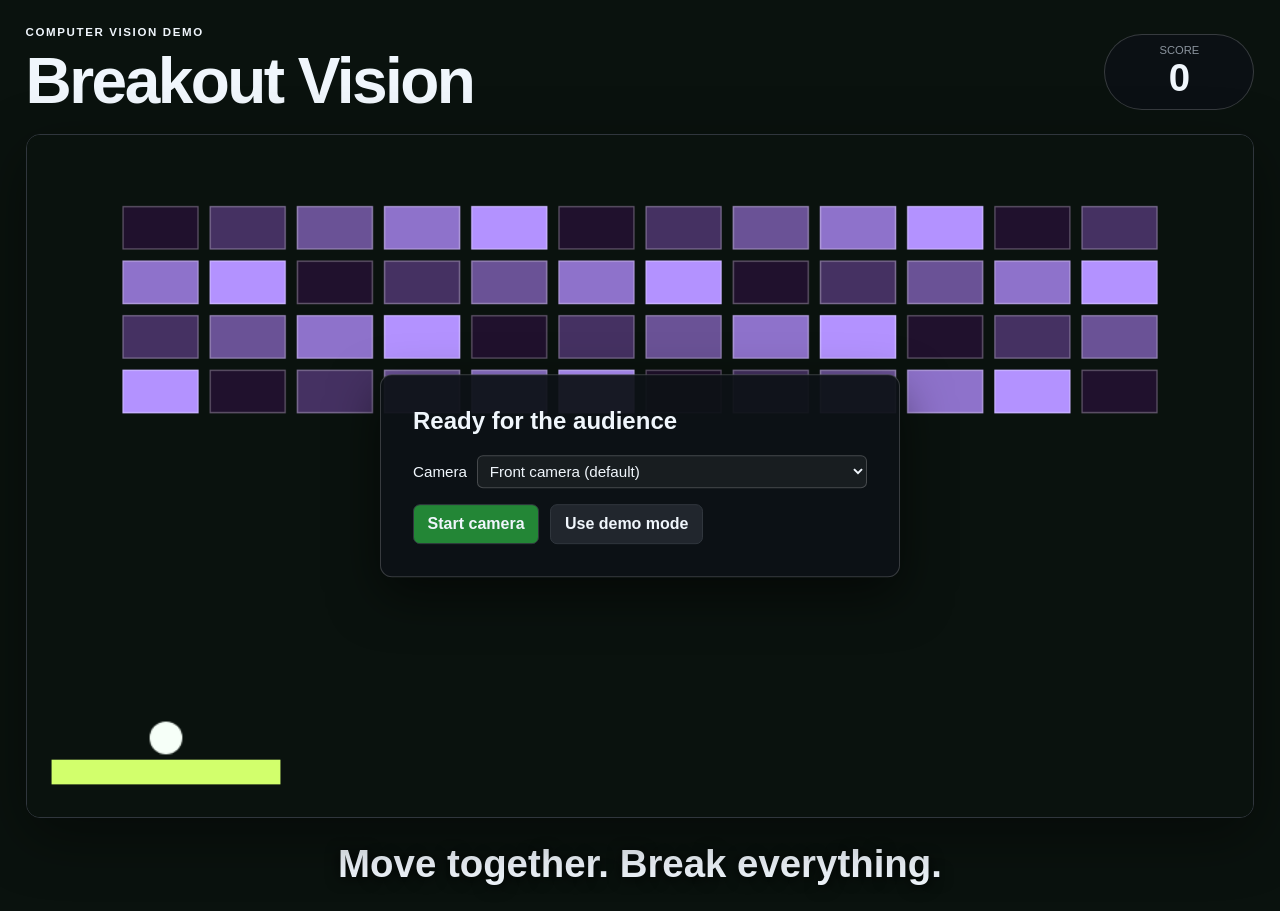
==== audience.html @ 2414a725 "Publish playground site snapshot Co-authored-by: Copilot App <223556219+Copilot@users.noreply.github" ====
<!doctype html>
<html lang="en">
  <head>
    <meta charset="UTF-8" />
    <meta name="viewport" content="width=device-width, initial-scale=1.0" />
    <title>Audience Breakout - Audience</title>
    <link rel="stylesheet" href="./styles.css" />
  </head>
  <body class="audience-page">
    <main class="audience-shell">
      <header class="audience-header" id="audienceHeader">
        <div>
          <p class="eyebrow" id="audienceEyebrow">Computer vision demo</p>
          <h1 id="audienceTitle">Breakout Vision</h1>
        </div>
        <div class="score-pill" id="scorePanel">
          <span>Score</span>
          <strong id="score">0</strong>
        </div>
      </header>

      <section class="stage-shell">
        <video id="webcam" autoplay playsinline muted></video>
        <img id="demoImage" src="./assets/audience-placeholder.png" alt="" hidden />
        <canvas id="gameCanvas" width="900" height="500" aria-label="Breakout game"></canvas>
        <div class="startup-panel" id="startupPanel">
          <h2>Ready for the audience</h2>
          <label class="camera-select" for="cameraSelect">
            <span>Camera</span>
            <select id="cameraSelect">
              <option value="">Front camera (default)</option>
            </select>
          </label>
          <div class="button-row">
            <button class="button primary" id="startCameraButton">Start camera</button>
            <button class="button secondary" id="startDemoButton">Use demo mode</button>
          </div>
        </div>
      </section>
      <div class="stage-message" id="stageMessage">Move together. Break everything.</div>
    </main>
    <script type="module" src="./js/audience.js"></script>
  </body>
</html>
---- styles.css ----
:root {
  --bg: #0d1117;
  --panel: #161b22;
  --panel-elevated: #21262d;
  --border: #30363d;
  --text: #f0f6fc;
  --muted: #8b949e;
  --primary: #2da44e;
  --primary-strong: #238636;
  --danger: #da3633;
}

* { box-sizing: border-box; }
html, body { margin: 0; min-height: 100%; }
body {
  background: var(--bg);
  color: var(--text);
  font-family: -apple-system, BlinkMacSystemFont, "Segoe UI", sans-serif;
}
button, input, select { font: inherit; }
.eyebrow {
  margin: 0 0 0.4rem;
  color: var(--muted);
  font-size: 0.72rem;
  font-weight: 700;
  letter-spacing: 0.14em;
  text-transform: uppercase;
}
h1, h2, p { margin-top: 0; }
h1 { margin-bottom: 0; letter-spacing: -0.04em; }
.button-row { display: flex; align-items: center; gap: 0.7rem; }
.button-row.wrap { flex-wrap: wrap; }
.button {
  display: inline-flex;
  align-items: center;
  justify-content: center;
  min-height: 40px;
  border: 1px solid var(--border);
  border-radius: 7px;
  padding: 0.55rem 0.85rem;
  color: var(--text);
  font-weight: 650;
  text-decoration: none;
  cursor: pointer;
}
.button.primary { background: var(--primary-strong); }
.button.secondary { background: var(--panel-elevated); }
.button.danger { background: #3d1719; border-color: #7d2b2e; }
.button:disabled { cursor: not-allowed; opacity: 0.45; }

.landing-page { display: grid; min-height: 100vh; place-items: center; padding: 2rem; }
.landing-card {
  width: min(640px, 100%);
  border: 1px solid var(--border);
  border-radius: 14px;
  background: var(--panel);
  padding: 2rem;
}
.landing-card h1 { margin-bottom: 1rem; font-size: clamp(2.3rem, 8vw, 4rem); }
.landing-card > p:not(.eyebrow) { color: var(--muted); line-height: 1.6; }
.landing-actions { display: flex; flex-wrap: wrap; gap: 0.75rem; margin-top: 1.5rem; }

.audience-page {
  min-height: 100vh;
  overflow-x: hidden;
  transition: background 150ms ease;
}
.audience-shell { width: min(1600px, 100%); margin: auto; padding: clamp(14px, 2vw, 30px); }
.audience-header {
  display: flex;
  align-items: center;
  justify-content: space-between;
  gap: 1rem;
  margin-bottom: 1rem;
}
.audience-header h1 { font-size: clamp(2rem, 5vw, 4.5rem); }
.score-pill {
  min-width: 150px;
  border: 1px solid rgba(255,255,255,0.18);
  border-radius: 999px;
  background: rgba(13,17,23,0.82);
  padding: 0.55rem 1rem;
  text-align: center;
}
.score-pill span { display: block; color: var(--muted); font-size: 0.7rem; text-transform: uppercase; }
.score-pill strong { font-size: clamp(1.5rem, 3vw, 2.5rem); }
.stage-shell {
  position: relative;
  overflow: hidden;
  border: 1px solid var(--border);
  border-radius: 14px;
  background: #0a120e;
  box-shadow: 0 18px 60px rgba(0,0,0,0.42);
}
#gameCanvas { position: relative; z-index: 2; display: block; width: 100%; height: auto; }
#webcam {
  position: absolute;
  inset: 0;
  z-index: 1;
  display: block;
  width: 100%;
  height: 100%;
  object-fit: cover;
  pointer-events: none;
}
.stage-message {
  margin: clamp(0.8rem, 2vw, 1.5rem) auto 0;
  padding: 0 4%;
  color: white;
  font-size: clamp(1.2rem, 3vw, 2.7rem);
  font-weight: 800;
  text-align: center;
  text-shadow: 0 2px 14px rgba(0,0,0,0.8);
  pointer-events: none;
}
.startup-panel {
  position: absolute;
  z-index: 4;
  top: 50%;
  left: 50%;
  width: min(520px, calc(100% - 32px));
  transform: translate(-50%, -50%);
  border: 1px solid rgba(255,255,255,0.18);
  border-radius: 12px;
  background: rgba(13,17,23,0.94);
  padding: clamp(1rem, 3vw, 2rem);
  box-shadow: 0 18px 50px rgba(0,0,0,0.55);
}
.startup-panel.hidden { display: none; }
.camera-select {
  display: flex;
  align-items: center;
  gap: 0.6rem;
  margin: 0.75rem 0 1rem;
  font-size: 0.95rem;
}
.camera-select select {
  flex: 1;
  min-width: 0;
  padding: 0.4rem 0.5rem;
  border-radius: 6px;
  border: 1px solid rgba(255,255,255,0.2);
  background: rgba(255,255,255,0.05);
  color: inherit;
}

.operator-page { padding: 22px; }
.operator-topbar {
  display: grid;
  grid-template-columns: minmax(240px, 1fr) auto auto;
  align-items: center;
  gap: 1rem;
  margin: 0 auto 1rem;
  max-width: 1500px;
}
.connection-card {
  display: flex;
  align-items: center;
  gap: 0.65rem;
  border: 1px solid var(--border);
  border-radius: 9px;
  background: var(--panel);
  padding: 0.65rem 0.85rem;
}
.connection-card strong, .connection-card small { display: block; }
.connection-card small { margin-top: 0.18rem; color: var(--muted); }
.status-dot { width: 11px; height: 11px; border-radius: 50%; background: #d29922; }
.status-dot.connected { background: #3fb950; box-shadow: 0 0 10px rgba(63,185,80,0.7); }
.operator-layout { width: min(1500px, 100%); margin: auto; }
.telemetry-panel {
  display: grid;
  grid-template-columns: repeat(5, minmax(110px, 1fr));
  gap: 0.65rem;
  margin-bottom: 0.75rem;
}
.telemetry-panel div {
  border: 1px solid var(--border);
  border-radius: 8px;
  background: var(--panel);
  padding: 0.7rem;
}
.telemetry-panel span, .telemetry-panel strong { display: block; }
.telemetry-panel span { margin-bottom: 0.3rem; color: var(--muted); font-size: 0.72rem; text-transform: uppercase; }
.command-panel {
  display: flex;
  flex-wrap: wrap;
  gap: 0.6rem;
  border: 1px solid var(--border);
  border-radius: 9px;
  background: var(--panel);
  padding: 0.8rem;
  margin-bottom: 0.75rem;
}
.control-grid {
  display: grid;
  grid-template-columns: repeat(3, minmax(260px, 1fr));
  align-items: start;
  gap: 0.75rem;
}
fieldset {
  min-width: 0;
  border: 1px solid var(--border);
  border-radius: 9px;
  background: var(--panel);
  padding: 1rem;
}
legend { padding: 0 0.4rem; font-weight: 750; }
fieldset > label {
  display: grid;
  grid-template-columns: minmax(120px, 1fr) auto;
  align-items: center;
  gap: 0.7rem;
  margin-bottom: 0.75rem;
  color: #c9d1d9;
  font-size: 0.86rem;
}
fieldset > label.is-disabled {
  opacity: 0.5;
}
fieldset > label input[type="text"], fieldset > label select, fieldset > label > input[type="range"] {
  grid-column: 1 / -1;
}
input[type="text"], select {
  width: 100%;
  border: 1px solid var(--border);
  border-radius: 6px;
  background: #0d1117;
  padding: 0.55rem;
  color: var(--text);
}
input[type="range"] { width: 100%; accent-color: var(--primary); }
input[type="color"] { width: 46px; height: 32px; border: 0; background: transparent; }
output { color: var(--muted); font-variant-numeric: tabular-nums; }
.toggle { grid-template-columns: auto 1fr; justify-content: start; }
.range-with-number {
  display: grid;
  grid-column: 1 / -1;
  grid-template-columns: 1fr 5.5rem;
  gap: 0.6rem;
  align-items: center;
}
.range-with-number input[type="number"] {
  width: 100%;
  border: 1px solid var(--border);
  border-radius: 6px;
  background: #0d1117;
  padding: 0.4rem 0.5rem;
  color: var(--text);
  font-variant-numeric: tabular-nums;
}
.toggle input { grid-column: auto; }
.file-button input { display: none; }
.form-message { min-height: 1.3em; margin: 0.7rem 0 0; color: #79c0ff; }
.form-message.error { color: #ff7b72; }

@media (max-width: 1050px) {
  .operator-topbar { grid-template-columns: 1fr 1fr; }
  .operator-topbar > .button-row { grid-column: 1 / -1; }
  .control-grid { grid-template-columns: repeat(2, minmax(250px, 1fr)); }
}
@media (max-width: 720px) {
  .operator-page { padding: 12px; }
  .operator-topbar, .control-grid { grid-template-columns: 1fr; }
  .operator-topbar > .button-row { grid-column: auto; }
  .telemetry-panel { grid-template-columns: repeat(2, 1fr); }
  .audience-header { align-items: flex-start; }
  .score-pill { min-width: 110px; }
}
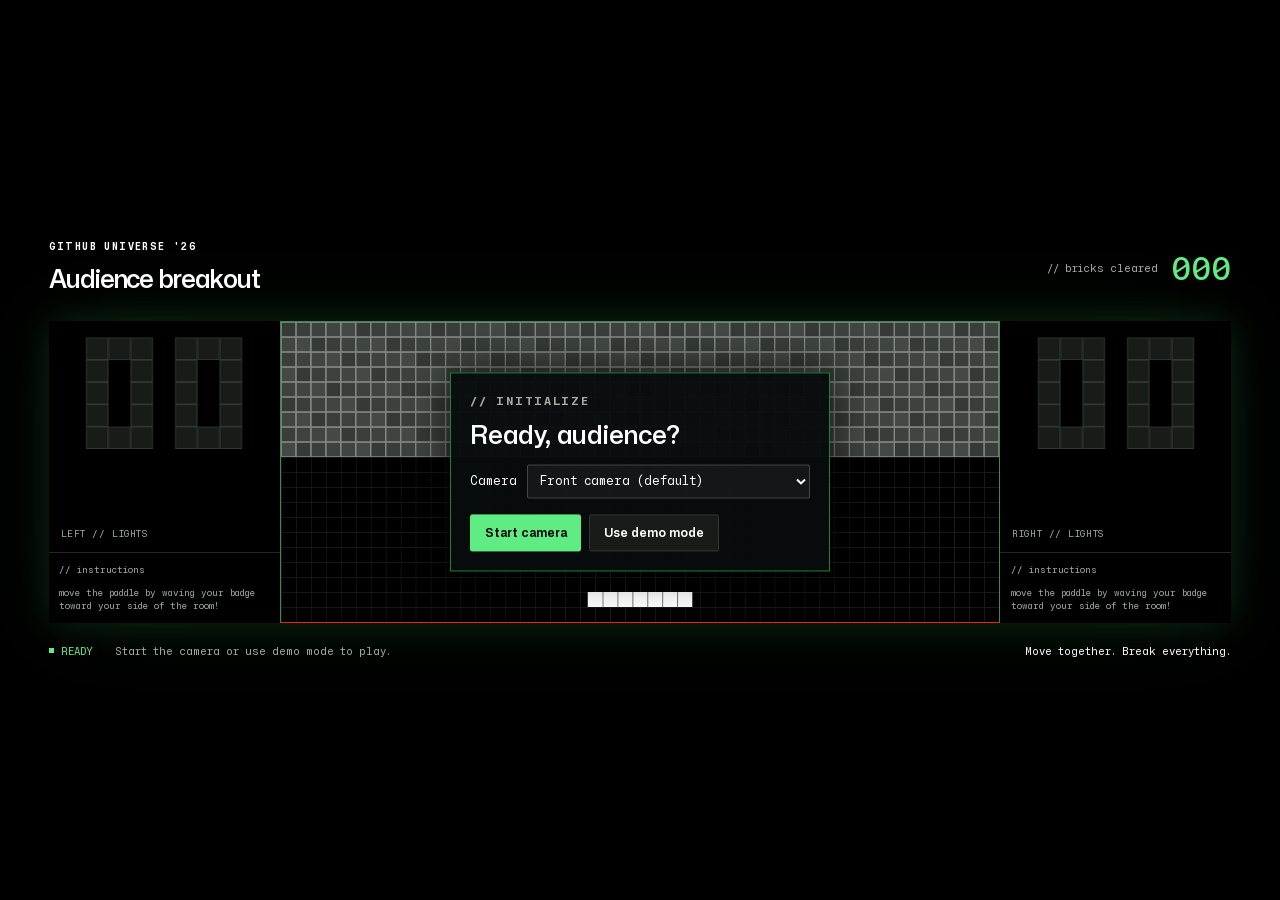
==== commit 4d10a3c4: "Publish the Universe pixel arcade redesign Co-authored-by: Copilot App <223556219+Copilot@users.nore" ====
--- a/audience.html
+++ b/audience.html
@@ -10,34 +10,65 @@
     <main class="audience-shell">
       <header class="audience-header" id="audienceHeader">
         <div>
-          <p class="eyebrow" id="audienceEyebrow">Computer vision demo</p>
-          <h1 id="audienceTitle">Breakout Vision</h1>
+          <p class="eyebrow" id="audienceEyebrow">GitHub Universe '26</p>
+          <h1 id="audienceTitle">Audience breakout</h1>
         </div>
         <div class="score-pill" id="scorePanel">
-          <span>Score</span>
-          <strong id="score">0</strong>
+          <span>// bricks cleared</span>
+          <strong id="score">000</strong>
         </div>
       </header>
 
-      <section class="stage-shell">
-        <video id="webcam" autoplay playsinline muted></video>
-        <img id="demoImage" src="./assets/audience-placeholder.png" alt="" hidden />
-        <canvas id="gameCanvas" width="900" height="500" aria-label="Breakout game"></canvas>
-        <div class="startup-panel" id="startupPanel">
-          <h2>Ready for the audience</h2>
-          <label class="camera-select" for="cameraSelect">
-            <span>Camera</span>
-            <select id="cameraSelect">
-              <option value="">Front camera (default)</option>
-            </select>
-          </label>
-          <div class="button-row">
-            <button class="button primary" id="startCameraButton">Start camera</button>
-            <button class="button secondary" id="startDemoButton">Use demo mode</button>
+      <section class="arcade-stage" aria-label="Audience breakout arena">
+        <aside class="audience-side side-left">
+          <div class="side-visual">
+            <canvas id="leftMeter" width="240" height="280" role="img" aria-label="Left audience: 0 matched lights"></canvas>
+            <span class="side-label">left // lights</span>
+          </div>
+          <div class="side-instructions">
+            <p>// instructions</p>
+            <p>move the paddle by waving your badge toward your side of the room!</p>
+          </div>
+        </aside>
+
+        <div class="stage-shell">
+          <video id="webcam" autoplay playsinline muted></video>
+          <img id="demoImage" src="./assets/audience-placeholder.png" alt="" hidden />
+          <canvas id="gameCanvas" width="960" height="400" aria-label="Breakout game"></canvas>
+          <div class="startup-panel" id="startupPanel">
+            <p class="eyebrow">// initialize</p>
+            <h2>Ready, audience?</h2>
+            <label class="camera-select" for="cameraSelect">
+              <span>Camera</span>
+              <select id="cameraSelect">
+                <option value="">Front camera (default)</option>
+              </select>
+            </label>
+            <div class="button-row">
+              <button class="button primary" id="startCameraButton">Start camera</button>
+              <button class="button secondary" id="startDemoButton">Use demo mode</button>
+            </div>
           </div>
         </div>
+
+        <aside class="audience-side side-right">
+          <div class="side-visual">
+            <canvas id="rightMeter" width="240" height="280" role="img" aria-label="Right audience: 0 matched lights"></canvas>
+            <span class="side-label">right // lights</span>
+          </div>
+          <div class="side-instructions">
+            <p>// instructions</p>
+            <p>move the paddle by waving your badge toward your side of the room!</p>
+          </div>
+        </aside>
       </section>
-      <div class="stage-message" id="stageMessage">Move together. Break everything.</div>
+      <footer class="audience-footer">
+        <div>
+          <span class="play-state" id="playState">ready</span>
+          <span id="audienceStatus" role="status">Start the camera or use demo mode to play.</span>
+        </div>
+        <p class="stage-message" id="stageMessage">Move together. Break everything.</p>
+      </footer>
     </main>
     <script type="module" src="./js/audience.js"></script>
   </body>
--- a/styles.css
+++ b/styles.css
@@ -1,13 +1,27 @@
+@font-face {
+  font-family: "Mona Sans";
+  src: url("./assets/fonts/MonaSans.woff2") format("woff2");
+  font-weight: 200 900;
+  font-display: swap;
+}
+@font-face {
+  font-family: "Mona Sans Mono";
+  src: url("./assets/fonts/MonaSansMono.woff2") format("woff2");
+  font-weight: 200 900;
+  font-display: swap;
+}
 :root {
-  --bg: #0d1117;
-  --panel: #161b22;
-  --panel-elevated: #21262d;
-  --border: #30363d;
-  --text: #f0f6fc;
-  --muted: #8b949e;
-  --primary: #2da44e;
-  --primary-strong: #238636;
-  --danger: #da3633;
+  color-scheme: dark;
+  --bg: #000000;
+  --panel: #101411;
+  --panel-elevated: #171c18;
+  --border: #323834;
+  --text: #ffffff;
+  --muted: #a5ada7;
+  --primary: #5fed83;
+  --primary-strong: #1a7f37;
+  --danger: #f41e1e;
+  --mono: "Mona Sans Mono", ui-monospace, monospace;
 }
 
 * { box-sizing: border-box; }
@@ -15,7 +29,7 @@
 body {
   background: var(--bg);
   color: var(--text);
-  font-family: -apple-system, BlinkMacSystemFont, "Segoe UI", sans-serif;
+  font-family: "Mona Sans", -apple-system, BlinkMacSystemFont, "Segoe UI", sans-serif;
 }
 button, input, select { font: inherit; }
 .eyebrow {
@@ -25,6 +39,7 @@
   font-weight: 700;
   letter-spacing: 0.14em;
   text-transform: uppercase;
+  font-family: var(--mono);
 }
 h1, h2, p { margin-top: 0; }
 h1 { margin-bottom: 0; letter-spacing: -0.04em; }
@@ -36,25 +51,29 @@
   justify-content: center;
   min-height: 40px;
   border: 1px solid var(--border);
-  border-radius: 7px;
+  border-radius: 2px;
   padding: 0.55rem 0.85rem;
   color: var(--text);
   font-weight: 650;
   text-decoration: none;
   cursor: pointer;
 }
-.button.primary { background: var(--primary-strong); }
+.button.primary { background: var(--primary); border-color: var(--primary); color: #000; }
 .button.secondary { background: var(--panel-elevated); }
-.button.danger { background: #3d1719; border-color: #7d2b2e; }
+.button.danger { background: #230909; border-color: #7d2020; }
+.button:hover:not(:disabled) { border-color: var(--primary); }
 .button:disabled { cursor: not-allowed; opacity: 0.45; }
+:focus-visible { outline: 2px solid var(--primary); outline-offset: 4px; }
+[hidden] { display: none !important; }
 
 .landing-page { display: grid; min-height: 100vh; place-items: center; padding: 2rem; }
 .landing-card {
   width: min(640px, 100%);
   border: 1px solid var(--border);
-  border-radius: 14px;
-  background: var(--panel);
+  border-radius: 0;
+  background: linear-gradient(135deg, #101411, #000);
   padding: 2rem;
+  box-shadow: 0 0 60px #5fed8314;
 }
 .landing-card h1 { margin-bottom: 1rem; font-size: clamp(2.3rem, 8vw, 4rem); }
 .landing-card > p:not(.eyebrow) { color: var(--muted); line-height: 1.6; }
@@ -63,34 +82,66 @@
 .audience-page {
   min-height: 100vh;
   overflow-x: hidden;
-  transition: background 150ms ease;
-}
-.audience-shell { width: min(1600px, 100%); margin: auto; padding: clamp(14px, 2vw, 30px); }
+  display: grid;
+  align-items: center;
+}
+.audience-shell { width: min(2100px, 100%); margin: auto; padding: clamp(12px, 3.8vw, 80px); }
 .audience-header {
   display: flex;
   align-items: center;
   justify-content: space-between;
   gap: 1rem;
-  margin-bottom: 1rem;
-}
-.audience-header h1 { font-size: clamp(2rem, 5vw, 4.5rem); }
+  margin-bottom: clamp(14px, 2vw, 36px);
+}
+.audience-header h1 { font-size: clamp(1.2rem, 2vw, 2rem); font-weight: 550; }
+.audience-header .eyebrow { font-size: 0.62rem; color: var(--primary); }
 .score-pill {
-  min-width: 150px;
-  border: 1px solid rgba(255,255,255,0.18);
-  border-radius: 999px;
-  background: rgba(13,17,23,0.82);
-  padding: 0.55rem 1rem;
-  text-align: center;
-}
-.score-pill span { display: block; color: var(--muted); font-size: 0.7rem; text-transform: uppercase; }
-.score-pill strong { font-size: clamp(1.5rem, 3vw, 2.5rem); }
+  display: flex;
+  align-items: center;
+  gap: 0.85rem;
+  text-align: right;
+  font-family: var(--mono);
+}
+.score-pill span { color: var(--muted); font-size: 0.65rem; }
+.score-pill strong { color: var(--primary); font-size: clamp(1.2rem, 2.5vw, 2rem); font-weight: 500; }
+.arcade-stage {
+  display: grid;
+  grid-template-columns: minmax(0, 1fr) minmax(0, 3.12fr) minmax(0, 1fr);
+  background: #000;
+  box-shadow: 0 0 35px #5fed8326, 0 0 90px #1a7f371a;
+}
+.audience-side {
+  display: flex;
+  flex-direction: column;
+  min-width: 0;
+  background: #000;
+}
+.side-visual { position: relative; flex: 1; min-height: 0; }
+.side-visual canvas { position: absolute; inset: 0; width: 100%; height: 100%; object-fit: contain; }
+.side-label {
+  position: absolute;
+  bottom: 12px;
+  left: 12px;
+  font: 0.58rem var(--mono);
+  color: var(--muted);
+  letter-spacing: 0.06em;
+  text-transform: uppercase;
+}
+.side-instructions {
+  border-top: 1px solid #232825;
+  padding: clamp(8px, 0.8vw, 16px);
+  color: var(--muted);
+  font: clamp(8px, 0.7vw, 13px)/1.5 var(--mono);
+}
+.side-instructions p { margin: 0; }
+.side-instructions p + p { margin-top: 1em; }
 .stage-shell {
   position: relative;
   overflow: hidden;
-  border: 1px solid var(--border);
-  border-radius: 14px;
-  background: #0a120e;
-  box-shadow: 0 18px 60px rgba(0,0,0,0.42);
+  border: 1px solid #438555;
+  border-bottom-color: var(--danger);
+  background: #000;
+  align-self: start;
 }
 #gameCanvas { position: relative; z-index: 2; display: block; width: 100%; height: auto; }
 #webcam {
@@ -104,41 +155,56 @@
   pointer-events: none;
 }
 .stage-message {
-  margin: clamp(0.8rem, 2vw, 1.5rem) auto 0;
-  padding: 0 4%;
-  color: white;
-  font-size: clamp(1.2rem, 3vw, 2.7rem);
-  font-weight: 800;
-  text-align: center;
-  text-shadow: 0 2px 14px rgba(0,0,0,0.8);
-  pointer-events: none;
-}
+  margin: 0;
+  color: var(--muted);
+  font: inherit;
+  text-align: right;
+}
+.audience-footer {
+  display: flex;
+  align-items: flex-start;
+  justify-content: space-between;
+  gap: 1rem;
+  margin-top: 20px;
+  color: var(--muted);
+  font: 0.65rem/1.7 var(--mono);
+}
+.audience-footer > div { flex: 1; }
+.play-state {
+  display: inline-block;
+  margin-right: 1rem;
+  color: var(--primary);
+  text-transform: uppercase;
+}
+.play-state::before { content: ""; display: inline-block; width: 5px; height: 5px; margin: 0 7px 2px 0; background: currentColor; }
 .startup-panel {
   position: absolute;
   z-index: 4;
   top: 50%;
   left: 50%;
-  width: min(520px, calc(100% - 32px));
+  width: min(380px, calc(100% - 24px));
   transform: translate(-50%, -50%);
-  border: 1px solid rgba(255,255,255,0.18);
-  border-radius: 12px;
-  background: rgba(13,17,23,0.94);
-  padding: clamp(1rem, 3vw, 2rem);
-  box-shadow: 0 18px 50px rgba(0,0,0,0.55);
-}
+  border: 1px solid var(--primary-strong);
+  background: #090c0df5;
+  padding: clamp(12px, 1.5vw, 24px);
+  box-shadow: 0 0 40px #000b;
+}
+.startup-panel h2 { margin-bottom: 0.5rem; font-size: clamp(1.1rem, 2vw, 1.6rem); font-weight: 550; }
+.startup-panel .button-row { flex-wrap: wrap; gap: 0.5rem; }
+.startup-panel .button { font-size: 0.78rem; min-height: 36px; }
 .startup-panel.hidden { display: none; }
 .camera-select {
   display: flex;
   align-items: center;
   gap: 0.6rem;
   margin: 0.75rem 0 1rem;
-  font-size: 0.95rem;
+  font: 0.75rem var(--mono);
 }
 .camera-select select {
   flex: 1;
   min-width: 0;
   padding: 0.4rem 0.5rem;
-  border-radius: 6px;
+  border-radius: 2px;
   border: 1px solid rgba(255,255,255,0.2);
   background: rgba(255,255,255,0.05);
   color: inherit;
@@ -158,14 +224,14 @@
   align-items: center;
   gap: 0.65rem;
   border: 1px solid var(--border);
-  border-radius: 9px;
+  border-radius: 2px;
   background: var(--panel);
   padding: 0.65rem 0.85rem;
 }
 .connection-card strong, .connection-card small { display: block; }
 .connection-card small { margin-top: 0.18rem; color: var(--muted); }
-.status-dot { width: 11px; height: 11px; border-radius: 50%; background: #d29922; }
-.status-dot.connected { background: #3fb950; box-shadow: 0 0 10px rgba(63,185,80,0.7); }
+.status-dot { width: 8px; height: 8px; background: #bba00a; }
+.status-dot.connected { background: var(--primary); box-shadow: 0 0 10px #5fed8366; }
 .operator-layout { width: min(1500px, 100%); margin: auto; }
 .telemetry-panel {
   display: grid;
@@ -175,18 +241,19 @@
 }
 .telemetry-panel div {
   border: 1px solid var(--border);
-  border-radius: 8px;
+  border-radius: 2px;
   background: var(--panel);
   padding: 0.7rem;
 }
 .telemetry-panel span, .telemetry-panel strong { display: block; }
-.telemetry-panel span { margin-bottom: 0.3rem; color: var(--muted); font-size: 0.72rem; text-transform: uppercase; }
+.telemetry-panel span { margin-bottom: 0.3rem; color: var(--muted); font: 0.65rem var(--mono); text-transform: uppercase; }
+.telemetry-panel strong { font-family: var(--mono); color: var(--primary); font-weight: 500; }
 .command-panel {
   display: flex;
   flex-wrap: wrap;
   gap: 0.6rem;
   border: 1px solid var(--border);
-  border-radius: 9px;
+  border-radius: 2px;
   background: var(--panel);
   padding: 0.8rem;
   margin-bottom: 0.75rem;
@@ -197,21 +264,26 @@
   align-items: start;
   gap: 0.75rem;
 }
+.control-stack {
+  display: grid;
+  min-width: 0;
+  gap: 0.75rem;
+}
 fieldset {
   min-width: 0;
   border: 1px solid var(--border);
-  border-radius: 9px;
+  border-radius: 2px;
   background: var(--panel);
   padding: 1rem;
 }
-legend { padding: 0 0.4rem; font-weight: 750; }
+legend { padding: 0 0.4rem; font-weight: 550; }
 fieldset > label {
   display: grid;
   grid-template-columns: minmax(120px, 1fr) auto;
   align-items: center;
   gap: 0.7rem;
   margin-bottom: 0.75rem;
-  color: #c9d1d9;
+  color: var(--text);
   font-size: 0.86rem;
 }
 fieldset > label.is-disabled {
@@ -223,14 +295,16 @@
 input[type="text"], select {
   width: 100%;
   border: 1px solid var(--border);
-  border-radius: 6px;
-  background: #0d1117;
+  border-radius: 2px;
+  background: #090c0d;
   padding: 0.55rem;
   color: var(--text);
 }
 input[type="range"] { width: 100%; accent-color: var(--primary); }
+input[type="checkbox"] { accent-color: var(--primary); }
 input[type="color"] { width: 46px; height: 32px; border: 0; background: transparent; }
-output { color: var(--muted); font-variant-numeric: tabular-nums; }
+output { color: var(--primary); font-family: var(--mono); font-variant-numeric: tabular-nums; }
+fieldset > small { display: block; color: var(--muted); line-height: 1.5; margin-bottom: 0.8rem; }
 .toggle { grid-template-columns: auto 1fr; justify-content: start; }
 .range-with-number {
   display: grid;
@@ -242,16 +316,16 @@
 .range-with-number input[type="number"] {
   width: 100%;
   border: 1px solid var(--border);
-  border-radius: 6px;
-  background: #0d1117;
+  border-radius: 2px;
+  background: #090c0d;
   padding: 0.4rem 0.5rem;
   color: var(--text);
   font-variant-numeric: tabular-nums;
 }
 .toggle input { grid-column: auto; }
 .file-button input { display: none; }
-.form-message { min-height: 1.3em; margin: 0.7rem 0 0; color: #79c0ff; }
-.form-message.error { color: #ff7b72; }
+.form-message { min-height: 1.3em; margin: 0.7rem 0 0; color: var(--primary); }
+.form-message.error { color: var(--danger); }
 
 @media (max-width: 1050px) {
   .operator-topbar { grid-template-columns: 1fr 1fr; }
@@ -264,5 +338,18 @@
   .operator-topbar > .button-row { grid-column: auto; }
   .telemetry-panel { grid-template-columns: repeat(2, 1fr); }
   .audience-header { align-items: flex-start; }
-  .score-pill { min-width: 110px; }
-}
+  .score-pill { flex-direction: column; align-items: flex-end; gap: 0.3rem; }
+  .arcade-stage { grid-template-columns: 1fr 1fr; }
+  .stage-shell { grid-column: 1 / -1; grid-row: 1; }
+  .audience-side { flex-direction: row; min-height: 150px; }
+  .side-left { border-right: 1px solid var(--border); }
+  .side-visual { flex: 1; min-width: 0; }
+  .side-label { bottom: 5px; left: 8px; font-size: 7px; }
+  .side-instructions { flex: 1; border-top: 0; border-left: 1px solid #232825; font-size: 8px; }
+  .audience-footer { flex-direction: column; gap: 0.5rem; font-size: 0.6rem; }
+  .stage-message { text-align: left; }
+  .startup-panel { position: relative; top: auto; left: auto; transform: none; width: 100%; border: 0; border-top: 1px solid var(--border); }
+}
+@media (prefers-reduced-motion: reduce) {
+  *, *::before, *::after { scroll-behavior: auto !important; }
+}
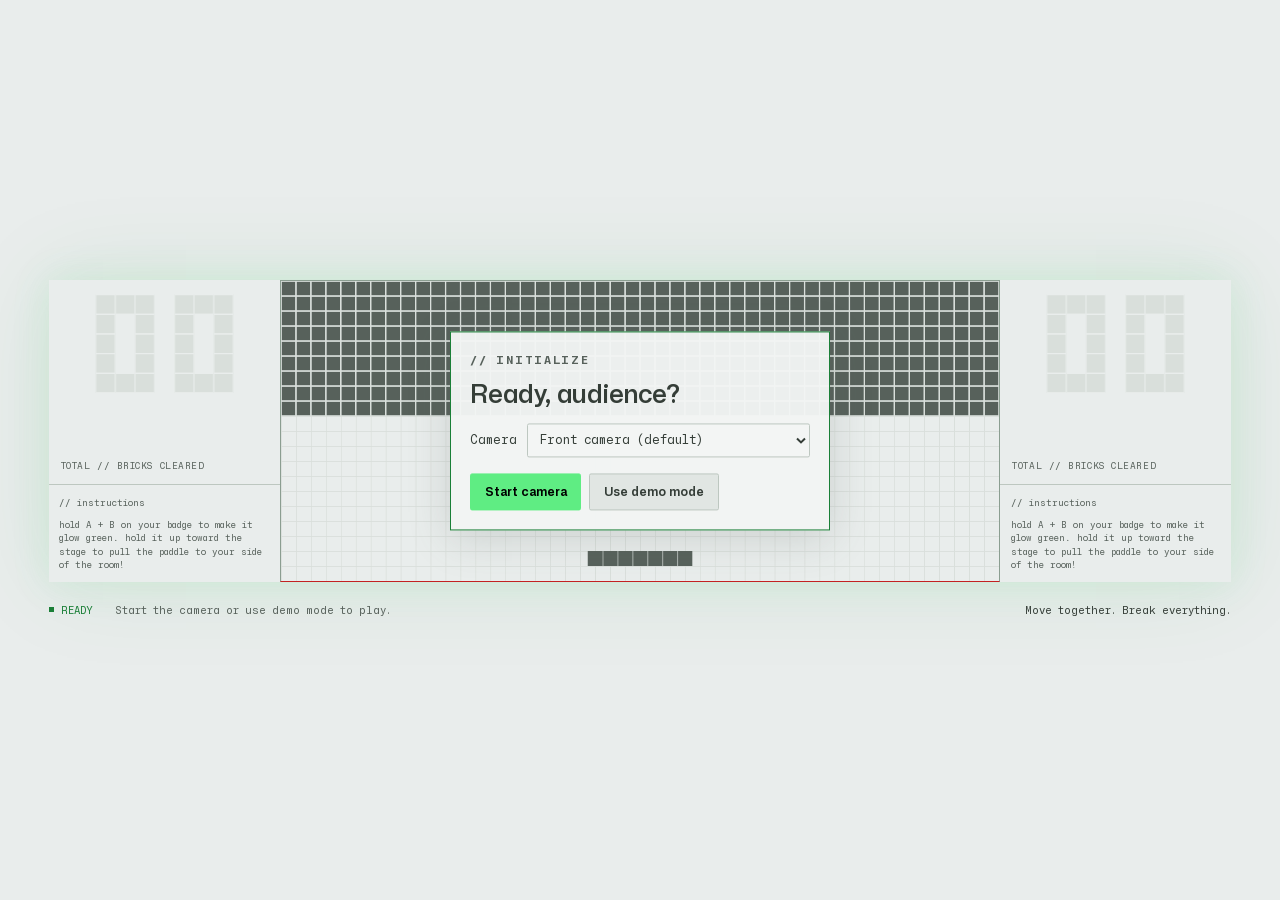
==== commit f4d6e4d0: "Publish shared side scores and badge instructions Co-authored-by: Copilot App <223556219+Copilot@use" ====
--- a/audience.html
+++ b/audience.html
@@ -8,26 +8,15 @@
   </head>
   <body class="audience-page">
     <main class="audience-shell">
-      <header class="audience-header" id="audienceHeader">
-        <div>
-          <p class="eyebrow" id="audienceEyebrow">GitHub Universe '26</p>
-          <h1 id="audienceTitle">Audience breakout</h1>
-        </div>
-        <div class="score-pill" id="scorePanel">
-          <span>// bricks cleared</span>
-          <strong id="score">000</strong>
-        </div>
-      </header>
-
       <section class="arcade-stage" aria-label="Audience breakout arena">
         <aside class="audience-side side-left">
           <div class="side-visual">
-            <canvas id="leftMeter" width="240" height="280" role="img" aria-label="Left audience: 0 matched lights"></canvas>
-            <span class="side-label">left // lights</span>
+            <canvas id="leftMeter" width="240" height="280" role="img" aria-label="Total bricks cleared: 0"></canvas>
+            <span class="side-label">total // bricks cleared</span>
           </div>
           <div class="side-instructions">
             <p>// instructions</p>
-            <p>move the paddle by waving your badge toward your side of the room!</p>
+            <p>hold A + B on your badge to make it glow green. hold it up toward the stage to pull the paddle to your side of the room!</p>
           </div>
         </aside>
 
@@ -53,12 +42,12 @@
 
         <aside class="audience-side side-right">
           <div class="side-visual">
-            <canvas id="rightMeter" width="240" height="280" role="img" aria-label="Right audience: 0 matched lights"></canvas>
-            <span class="side-label">right // lights</span>
+            <canvas id="rightMeter" width="240" height="280" role="img" aria-label="Total bricks cleared: 0"></canvas>
+            <span class="side-label">total // bricks cleared</span>
           </div>
           <div class="side-instructions">
             <p>// instructions</p>
-            <p>move the paddle by waving your badge toward your side of the room!</p>
+            <p>hold A + B on your badge to make it glow green. hold it up toward the stage to pull the paddle to your side of the room!</p>
           </div>
         </aside>
       </section>
--- a/styles.css
+++ b/styles.css
@@ -11,16 +11,16 @@
   font-display: swap;
 }
 :root {
-  color-scheme: dark;
-  --bg: #000000;
-  --panel: #101411;
-  --panel-elevated: #171c18;
-  --border: #323834;
-  --text: #ffffff;
-  --muted: #a5ada7;
+  color-scheme: light;
+  --bg: #e9edec;
+  --panel: #f3f5f4;
+  --panel-elevated: #e1e6e3;
+  --border: #bdc7c0;
+  --text: #343d37;
+  --muted: #57615b;
   --primary: #5fed83;
   --primary-strong: #1a7f37;
-  --danger: #f41e1e;
+  --danger: #c32222;
   --mono: "Mona Sans Mono", ui-monospace, monospace;
 }
 
@@ -60,10 +60,10 @@
 }
 .button.primary { background: var(--primary); border-color: var(--primary); color: #000; }
 .button.secondary { background: var(--panel-elevated); }
-.button.danger { background: #230909; border-color: #7d2020; }
-.button:hover:not(:disabled) { border-color: var(--primary); }
+.button.danger { background: #fbe7e7; border-color: #c32222; color: #a51d1d; }
+.button:hover:not(:disabled) { border-color: var(--primary-strong); }
 .button:disabled { cursor: not-allowed; opacity: 0.45; }
-:focus-visible { outline: 2px solid var(--primary); outline-offset: 4px; }
+:focus-visible { outline: 2px solid var(--primary-strong); outline-offset: 4px; }
 [hidden] { display: none !important; }
 
 .landing-page { display: grid; min-height: 100vh; place-items: center; padding: 2rem; }
@@ -71,7 +71,7 @@
   width: min(640px, 100%);
   border: 1px solid var(--border);
   border-radius: 0;
-  background: linear-gradient(135deg, #101411, #000);
+  background: linear-gradient(135deg, var(--panel), var(--bg));
   padding: 2rem;
   box-shadow: 0 0 60px #5fed8314;
 }
@@ -86,35 +86,17 @@
   align-items: center;
 }
 .audience-shell { width: min(2100px, 100%); margin: auto; padding: clamp(12px, 3.8vw, 80px); }
-.audience-header {
-  display: flex;
-  align-items: center;
-  justify-content: space-between;
-  gap: 1rem;
-  margin-bottom: clamp(14px, 2vw, 36px);
-}
-.audience-header h1 { font-size: clamp(1.2rem, 2vw, 2rem); font-weight: 550; }
-.audience-header .eyebrow { font-size: 0.62rem; color: var(--primary); }
-.score-pill {
-  display: flex;
-  align-items: center;
-  gap: 0.85rem;
-  text-align: right;
-  font-family: var(--mono);
-}
-.score-pill span { color: var(--muted); font-size: 0.65rem; }
-.score-pill strong { color: var(--primary); font-size: clamp(1.2rem, 2.5vw, 2rem); font-weight: 500; }
 .arcade-stage {
   display: grid;
   grid-template-columns: minmax(0, 1fr) minmax(0, 3.12fr) minmax(0, 1fr);
-  background: #000;
+  background: var(--bg);
   box-shadow: 0 0 35px #5fed8326, 0 0 90px #1a7f371a;
 }
 .audience-side {
   display: flex;
   flex-direction: column;
   min-width: 0;
-  background: #000;
+  background: var(--bg);
 }
 .side-visual { position: relative; flex: 1; min-height: 0; }
 .side-visual canvas { position: absolute; inset: 0; width: 100%; height: 100%; object-fit: contain; }
@@ -128,7 +110,7 @@
   text-transform: uppercase;
 }
 .side-instructions {
-  border-top: 1px solid #232825;
+  border-top: 1px solid var(--border);
   padding: clamp(8px, 0.8vw, 16px);
   color: var(--muted);
   font: clamp(8px, 0.7vw, 13px)/1.5 var(--mono);
@@ -138,9 +120,9 @@
 .stage-shell {
   position: relative;
   overflow: hidden;
-  border: 1px solid #438555;
+  border: 1px solid #8b9e91;
   border-bottom-color: var(--danger);
-  background: #000;
+  background: var(--bg);
   align-self: start;
 }
 #gameCanvas { position: relative; z-index: 2; display: block; width: 100%; height: auto; }
@@ -173,7 +155,7 @@
 .play-state {
   display: inline-block;
   margin-right: 1rem;
-  color: var(--primary);
+  color: var(--primary-strong);
   text-transform: uppercase;
 }
 .play-state::before { content: ""; display: inline-block; width: 5px; height: 5px; margin: 0 7px 2px 0; background: currentColor; }
@@ -185,9 +167,9 @@
   width: min(380px, calc(100% - 24px));
   transform: translate(-50%, -50%);
   border: 1px solid var(--primary-strong);
-  background: #090c0df5;
+  background: #f3f5f4f5;
   padding: clamp(12px, 1.5vw, 24px);
-  box-shadow: 0 0 40px #000b;
+  box-shadow: 0 8px 40px #57615b33;
 }
 .startup-panel h2 { margin-bottom: 0.5rem; font-size: clamp(1.1rem, 2vw, 1.6rem); font-weight: 550; }
 .startup-panel .button-row { flex-wrap: wrap; gap: 0.5rem; }
@@ -205,8 +187,8 @@
   min-width: 0;
   padding: 0.4rem 0.5rem;
   border-radius: 2px;
-  border: 1px solid rgba(255,255,255,0.2);
-  background: rgba(255,255,255,0.05);
+  border: 1px solid var(--border);
+  background: var(--panel);
   color: inherit;
 }
 
@@ -231,7 +213,7 @@
 .connection-card strong, .connection-card small { display: block; }
 .connection-card small { margin-top: 0.18rem; color: var(--muted); }
 .status-dot { width: 8px; height: 8px; background: #bba00a; }
-.status-dot.connected { background: var(--primary); box-shadow: 0 0 10px #5fed8366; }
+.status-dot.connected { background: var(--primary-strong); box-shadow: 0 0 10px #5fed8366; }
 .operator-layout { width: min(1500px, 100%); margin: auto; }
 .telemetry-panel {
   display: grid;
@@ -247,7 +229,7 @@
 }
 .telemetry-panel span, .telemetry-panel strong { display: block; }
 .telemetry-panel span { margin-bottom: 0.3rem; color: var(--muted); font: 0.65rem var(--mono); text-transform: uppercase; }
-.telemetry-panel strong { font-family: var(--mono); color: var(--primary); font-weight: 500; }
+.telemetry-panel strong { font-family: var(--mono); color: var(--primary-strong); font-weight: 500; }
 .command-panel {
   display: flex;
   flex-wrap: wrap;
@@ -296,14 +278,14 @@
   width: 100%;
   border: 1px solid var(--border);
   border-radius: 2px;
-  background: #090c0d;
+  background: #ffffff;
   padding: 0.55rem;
   color: var(--text);
 }
-input[type="range"] { width: 100%; accent-color: var(--primary); }
-input[type="checkbox"] { accent-color: var(--primary); }
+input[type="range"] { width: 100%; accent-color: var(--primary-strong); }
+input[type="checkbox"] { accent-color: var(--primary-strong); }
 input[type="color"] { width: 46px; height: 32px; border: 0; background: transparent; }
-output { color: var(--primary); font-family: var(--mono); font-variant-numeric: tabular-nums; }
+output { color: var(--primary-strong); font-family: var(--mono); font-variant-numeric: tabular-nums; }
 fieldset > small { display: block; color: var(--muted); line-height: 1.5; margin-bottom: 0.8rem; }
 .toggle { grid-template-columns: auto 1fr; justify-content: start; }
 .range-with-number {
@@ -317,14 +299,14 @@
   width: 100%;
   border: 1px solid var(--border);
   border-radius: 2px;
-  background: #090c0d;
+  background: #ffffff;
   padding: 0.4rem 0.5rem;
   color: var(--text);
   font-variant-numeric: tabular-nums;
 }
 .toggle input { grid-column: auto; }
 .file-button input { display: none; }
-.form-message { min-height: 1.3em; margin: 0.7rem 0 0; color: var(--primary); }
+.form-message { min-height: 1.3em; margin: 0.7rem 0 0; color: var(--primary-strong); }
 .form-message.error { color: var(--danger); }
 
 @media (max-width: 1050px) {
@@ -337,15 +319,13 @@
   .operator-topbar, .control-grid { grid-template-columns: 1fr; }
   .operator-topbar > .button-row { grid-column: auto; }
   .telemetry-panel { grid-template-columns: repeat(2, 1fr); }
-  .audience-header { align-items: flex-start; }
-  .score-pill { flex-direction: column; align-items: flex-end; gap: 0.3rem; }
   .arcade-stage { grid-template-columns: 1fr 1fr; }
   .stage-shell { grid-column: 1 / -1; grid-row: 1; }
   .audience-side { flex-direction: row; min-height: 150px; }
   .side-left { border-right: 1px solid var(--border); }
   .side-visual { flex: 1; min-width: 0; }
   .side-label { bottom: 5px; left: 8px; font-size: 7px; }
-  .side-instructions { flex: 1; border-top: 0; border-left: 1px solid #232825; font-size: 8px; }
+  .side-instructions { flex: 1; border-top: 0; border-left: 1px solid var(--border); font-size: 8px; }
   .audience-footer { flex-direction: column; gap: 0.5rem; font-size: 0.6rem; }
   .stage-message { text-align: left; }
   .startup-panel { position: relative; top: auto; left: auto; transform: none; width: 100%; border: 0; border-top: 1px solid var(--border); }
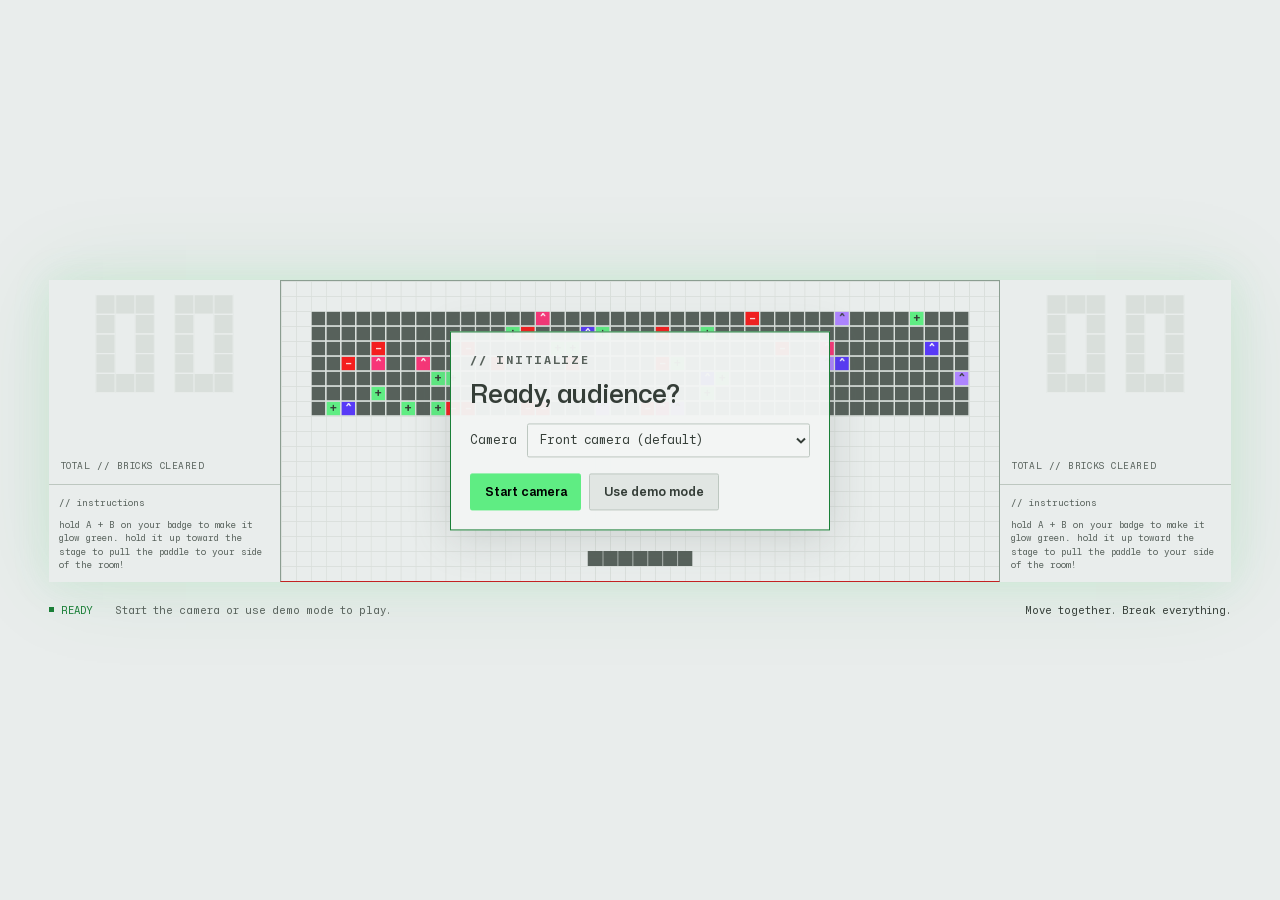
==== commit c86444f5: "Publish inset board and special brick effects Co-authored-by: Copilot App <223556219+Copilot@users.n" ====
--- a/audience.html
+++ b/audience.html
@@ -54,6 +54,7 @@
       <footer class="audience-footer">
         <div>
           <span class="play-state" id="playState">ready</span>
+          <span class="power-status" id="powerStatus" role="status" hidden></span>
           <span id="audienceStatus" role="status">Start the camera or use demo mode to play.</span>
         </div>
         <p class="stage-message" id="stageMessage">Move together. Break everything.</p>
--- a/styles.css
+++ b/styles.css
@@ -159,6 +159,7 @@
   text-transform: uppercase;
 }
 .play-state::before { content: ""; display: inline-block; width: 5px; height: 5px; margin: 0 7px 2px 0; background: currentColor; }
+.power-status { color: #583af7; margin-right: 1rem; }
 .startup-panel {
   position: absolute;
   z-index: 4;
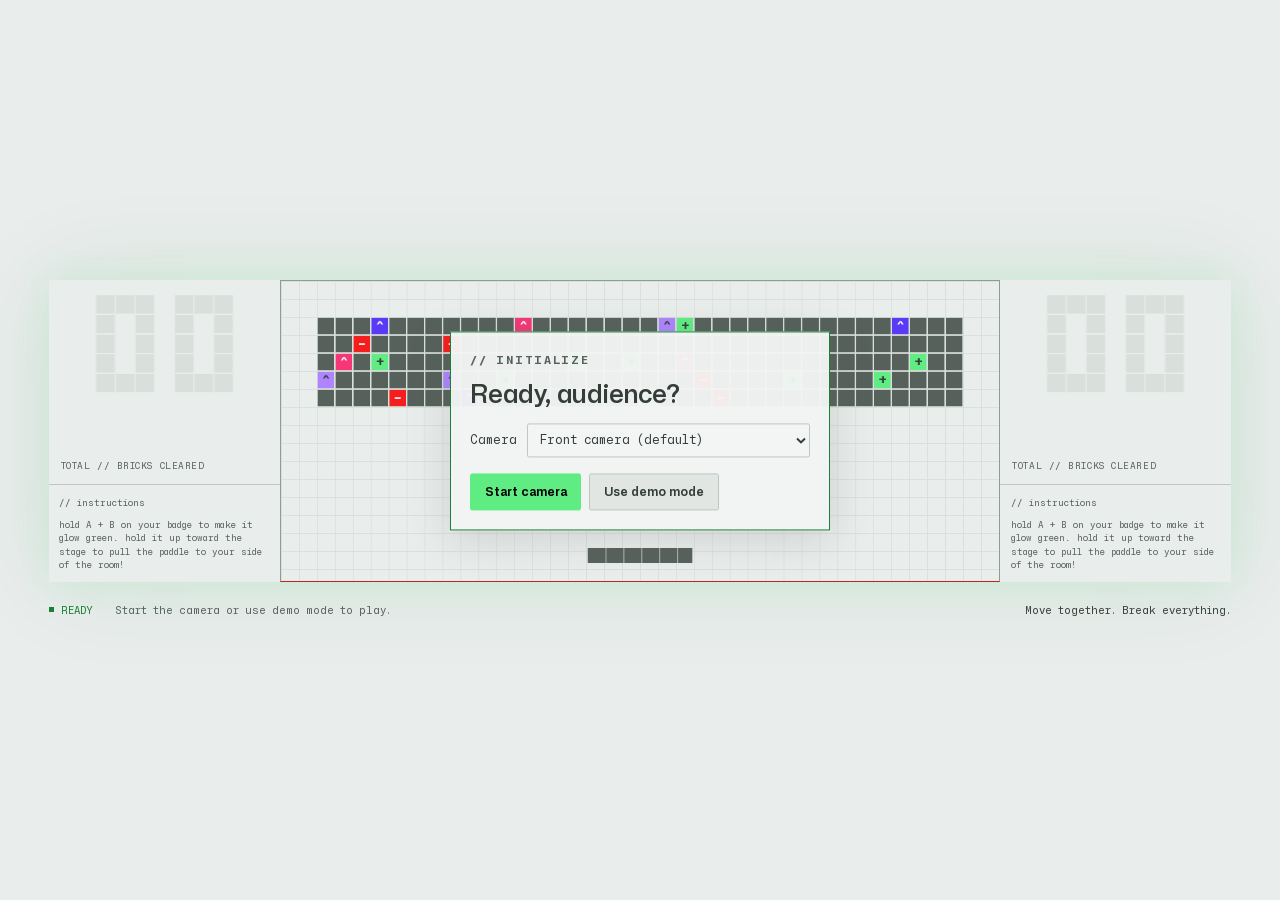
==== commit 99cfd809: "Publish split camera side-panel overlays Co-authored-by: Copilot App <223556219+Copilot@users.norepl" ====
--- a/audience.html
+++ b/audience.html
@@ -10,6 +10,7 @@
     <main class="audience-shell">
       <section class="arcade-stage" aria-label="Audience breakout arena">
         <aside class="audience-side side-left">
+          <canvas id="leftCamera" class="side-camera" width="480" height="720" aria-hidden="true" hidden></canvas>
           <div class="side-visual">
             <canvas id="leftMeter" width="240" height="280" role="img" aria-label="Total bricks cleared: 0"></canvas>
             <span class="side-label">total // bricks cleared</span>
@@ -41,6 +42,7 @@
         </div>
 
         <aside class="audience-side side-right">
+          <canvas id="rightCamera" class="side-camera" width="480" height="720" aria-hidden="true" hidden></canvas>
           <div class="side-visual">
             <canvas id="rightMeter" width="240" height="280" role="img" aria-label="Total bricks cleared: 0"></canvas>
             <span class="side-label">total // bricks cleared</span>
--- a/styles.css
+++ b/styles.css
@@ -93,10 +93,20 @@
   box-shadow: 0 0 35px #5fed8326, 0 0 90px #1a7f371a;
 }
 .audience-side {
+  position: relative;
   display: flex;
   flex-direction: column;
   min-width: 0;
   background: var(--bg);
+}
+.side-camera {
+  position: absolute;
+  inset: 0;
+  z-index: 1;
+  width: 100%;
+  height: 100%;
+  opacity: 0.25;
+  pointer-events: none;
 }
 .side-visual { position: relative; flex: 1; min-height: 0; }
 .side-visual canvas { position: absolute; inset: 0; width: 100%; height: 100%; object-fit: contain; }
